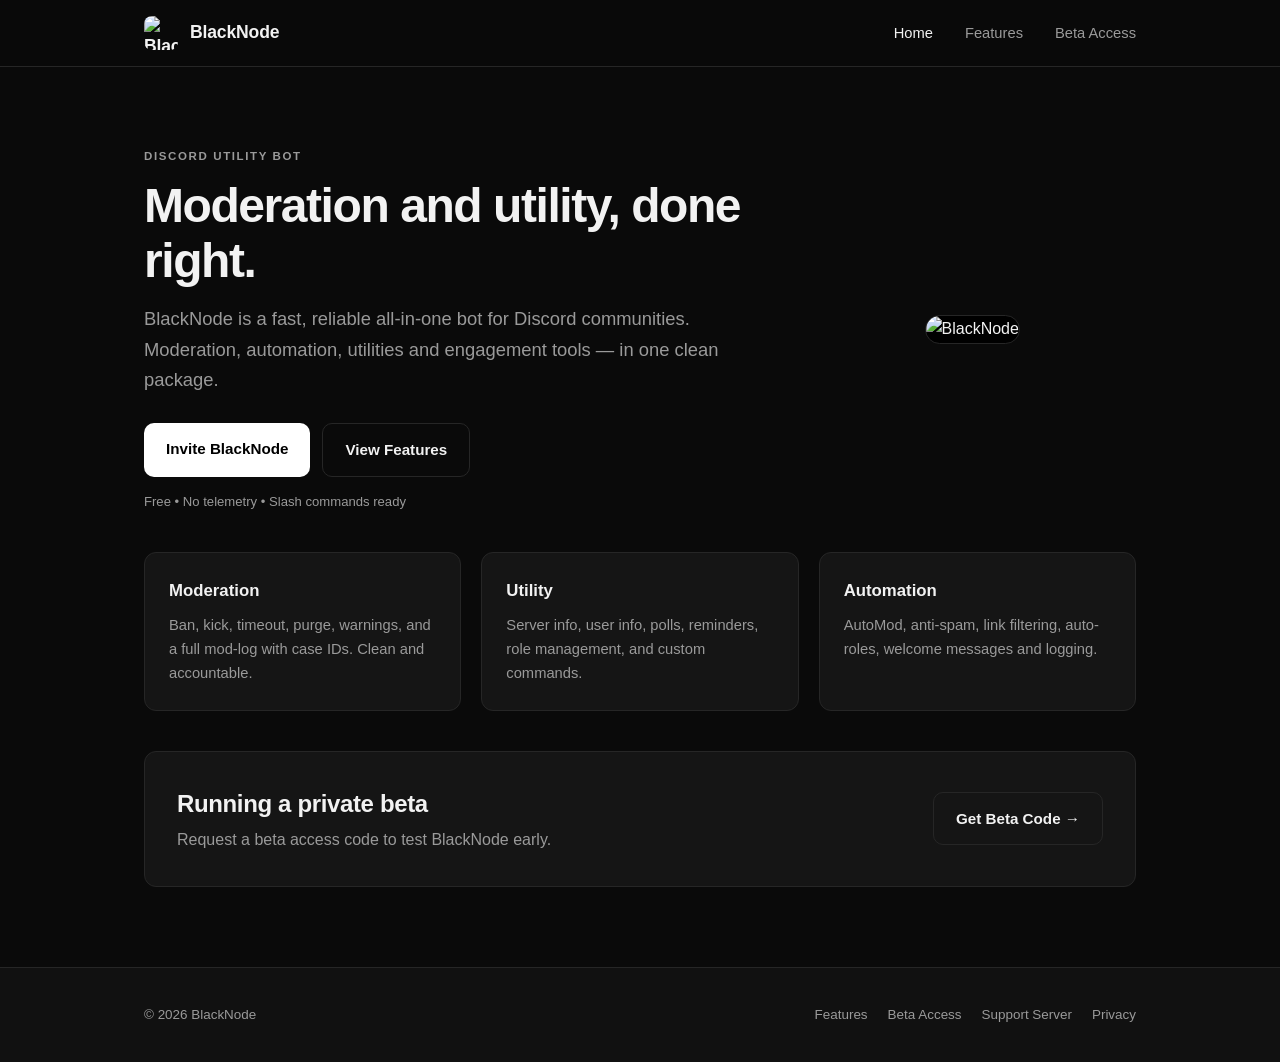
==== index.html @ 5efd16b8 "Add files via upload" ====
<!DOCTYPE html>
<html lang="en">
<head>
<meta charset="UTF-8">
<meta name="viewport" content="width=device-width, initial-scale=1.0">
<title>BlackNode – Professional Discord Utility Bot</title>
<meta name="description" content="BlackNode is a fast, reliable all-in-one utility and moderation bot for Discord.">
<link rel="stylesheet" href="style.css">
<link rel="icon" href="images/logo.png">
</head>
<body>

<header>
  <nav class="nav">
    <a href="index.html" class="brand">
      <img src="images/logo.png" alt="BlackNode Logo">
      <span>BlackNode</span>
    </a>
    <div class="nav-links">
      <a href="index.html" class="active">Home</a>
      <a href="features.html">Features</a>
      <a href="code.html">Beta Access</a>
    </div>
  </nav>
</header>

<main>
  <div class="container">
    <div class="hero">
      <div>
        <div class="eyebrow">Discord Utility Bot</div>
        <h1>Moderation and utility, done right.</h1>
        <p class="lead">BlackNode is a fast, reliable all-in-one bot for Discord communities. Moderation, automation, utilities and engagement tools — in one clean package.</p>
        <div class="btns">
          <a href="#" class="btn">Invite BlackNode</a>
          <a href="features.html" class="btn btn-secondary">View Features</a>
        </div>
        <p style="color: var(--muted); font-size: .82rem; margin-top:14px">Free • No telemetry • Slash commands ready</p>
      </div>
      <div style="text-align:center">
        <img src="images/logo.png" alt="BlackNode" class="hero-logo">
      </div>
    </div>

    <div class="grid-3">
      <div class="feature">
        <h3>Moderation</h3>
        <p>Ban, kick, timeout, purge, warnings, and a full mod-log with case IDs. Clean and accountable.</p>
      </div>
      <div class="feature">
        <h3>Utility</h3>
        <p>Server info, user info, polls, reminders, role management, and custom commands.</p>
      </div>
      <div class="feature">
        <h3>Automation</h3>
        <p>AutoMod, anti-spam, link filtering, auto-roles, welcome messages and logging.</p>
      </div>
    </div>

    <div class="card" style="margin-top: 40px; display:flex; justify-content:space-between; align-items:center; flex-wrap:wrap; gap:16px;">
      <div>
        <h2 style="margin:0 0 4px">Running a private beta</h2>
        <p style="color:var(--muted)">Request a beta access code to test BlackNode early.</p>
      </div>
      <a href="code.html" class="btn btn-secondary">Get Beta Code →</a>
    </div>
  </div>
</main>

<footer>
  <div class="container footer-inner">
    <span>© 2026 BlackNode</span>
    <div class="footer-links">
      <a href="features.html">Features</a>
      <a href="code.html">Beta Access</a>
      <a href="#">Support Server</a>
      <a href="#">Privacy</a>
    </div>
  </div>
</footer>

</body>
</html>
---- style.css ----
:root {
  --bg: #0a0a0a;
  --bg-soft: #111111;
  --card: #151515;
  --accent: #ffffff;
  --text: #f2f2f2;
  --muted: #9a9a9a;
  --border: #262626;
  --radius: 12px;
}
* { box-sizing: border-box; margin: 0; padding: 0; }
body {
  font-family: 'Inter', -apple-system, BlinkMacSystemFont, 'Segoe UI', Roboto, Helvetica, Arial, sans-serif;
  background: var(--bg);
  color: var(--text);
  line-height: 1.65;
  min-height: 100vh;
  display: flex;
  flex-direction: column;
  -webkit-font-smoothing: antialiased;
}
a { color: var(--text); text-decoration: none; }
a:hover { opacity: .8; }

.container {
  width: 100%;
  max-width: 1040px;
  margin: 0 auto;
  padding: 0 24px;
}

/* Header */
header {
  background: rgba(10,10,10,0.85);
  border-bottom: 1px solid var(--border);
  position: sticky;
  top: 0;
  z-index: 50;
  backdrop-filter: blur(10px);
}
.nav {
  display: flex;
  align-items: center;
  justify-content: space-between;
  padding: 16px 24px;
  max-width: 1040px;
  margin: 0 auto;
}
.brand {
  display: flex;
  align-items: center;
  gap: 12px;
  font-weight: 700;
  font-size: 1.1rem;
  letter-spacing: -0.01em;
  color: var(--text);
}
.brand img {
  width: 34px;
  height: 34px;
  border-radius: 8px;
}
.nav-links {
  display: flex;
  gap: 32px;
  font-size: 0.92rem;
  font-weight: 500;
}
.nav-links a {
  color: var(--muted);
  transition: color .15s;
}
.nav-links a:hover, .nav-links a.active {
  color: var(--text);
}

/* Main */
main { flex: 1; padding: 80px 0; }

h1 { font-size: 3rem; line-height: 1.15; letter-spacing: -0.03em; margin-bottom: 16px; font-weight: 750; }
h2 { font-size: 1.5rem; margin-bottom: 10px; letter-spacing: -0.015em; }
p.lead { color: var(--muted); font-size: 1.15rem; max-width: 580px; }

.eyebrow {
  color: var(--muted);
  text-transform: uppercase;
  font-size: .72rem;
  letter-spacing: .14em;
  font-weight: 600;
  margin-bottom: 12px;
}

.hero {
  display: grid;
  grid-template-columns: 1.3fr .7fr;
  gap: 56px;
  align-items: center;
}
.hero-logo {
  width: 100%;
  max-width: 280px;
  border-radius: 24px;
  border: 1px solid var(--border);
  background: #000;
}

.card {
  background: var(--card);
  border: 1px solid var(--border);
  border-radius: var(--radius);
  padding: 32px;
}
.grid-3 {
  display: grid;
  grid-template-columns: repeat(3, 1fr);
  gap: 20px;
  margin-top: 40px;
}
.feature {
  background: var(--card);
  border: 1px solid var(--border);
  border-radius: var(--radius);
  padding: 24px;
}
.feature h3 { font-size: 1.05rem; margin-bottom: 8px; }
.feature p { color: var(--muted); font-size: 0.92rem; }

.btn {
  display: inline-block;
  background: var(--accent);
  color: #000;
  padding: 13px 22px;
  border-radius: 10px;
  font-weight: 600;
  font-size: 0.95rem;
  text-decoration: none;
  border: none;
  cursor: pointer;
  transition: opacity .15s, transform .05s;
}
.btn:hover { opacity: .85; }
.btn:active { transform: scale(0.98); }
.btn-secondary {
  background: transparent;
  color: var(--text);
  border: 1px solid var(--border);
}
.btns { display: flex; gap: 12px; flex-wrap: wrap; margin-top: 28px; }

.badge {
  display: inline-block;
  border: 1px solid var(--border);
  color: var(--muted);
  font-size: .75rem;
  padding: 4px 10px;
  border-radius: 999px;
}

/* Code Generator */
.code-box {
  margin-top: 24px;
  background: #0d0d0d;
  border: 1px solid var(--border);
  border-radius: var(--radius);
  padding: 28px;
  text-align: center;
}
#code-output {
  font-family: 'SF Mono', 'JetBrains Mono', 'Consolas', monospace;
  font-size: 1.6rem;
  letter-spacing: 1px;
  color: var(--text);
  word-break: break-all;
  padding: 14px 0;
  min-height: 52px;
}
.code-note { color: var(--muted); font-size: 0.84rem; margin-top: 10px;}

/* Table */
.command-table {
  width: 100%;
  border-collapse: collapse;
  margin-top: 20px;
  font-size: 0.93rem;
}
.command-table th {
  text-align: left;
  color: var(--muted);
  font-weight: 500;
  font-size: .78rem;
  text-transform: uppercase;
  letter-spacing: .06em;
  padding: 12px 16px;
  border-bottom: 1px solid var(--border);
}
.command-table td {
  padding: 14px 16px;
  border-bottom: 1px solid var(--border);
}
.command-table tr:last-child td { border-bottom: none; }
.command-table code {
  background: #1f1f1f;
  border: 1px solid var(--border);
  padding: 3px 8px;
  border-radius: 6px;
  font-size: 0.85em;
}

/* Footer */
footer {
  border-top: 1px solid var(--border);
  color: var(--muted);
  font-size: 0.84rem;
  padding: 36px 0;
  background: var(--bg-soft);
}
.footer-inner {
  display: flex;
  justify-content: space-between;
  align-items: center;
  flex-wrap: wrap;
  gap: 12px;
}
.footer-links { display: flex; gap: 20px; }
.footer-links a { color: var(--muted); }

/* Responsive */
@media (max-width: 820px) {
  .hero { grid-template-columns: 1fr; }
  .grid-3 { grid-template-columns: 1fr; }
  h1 { font-size: 2.3rem; }
  .nav-links { gap: 18px; }
  main { padding: 56px 0; }
}
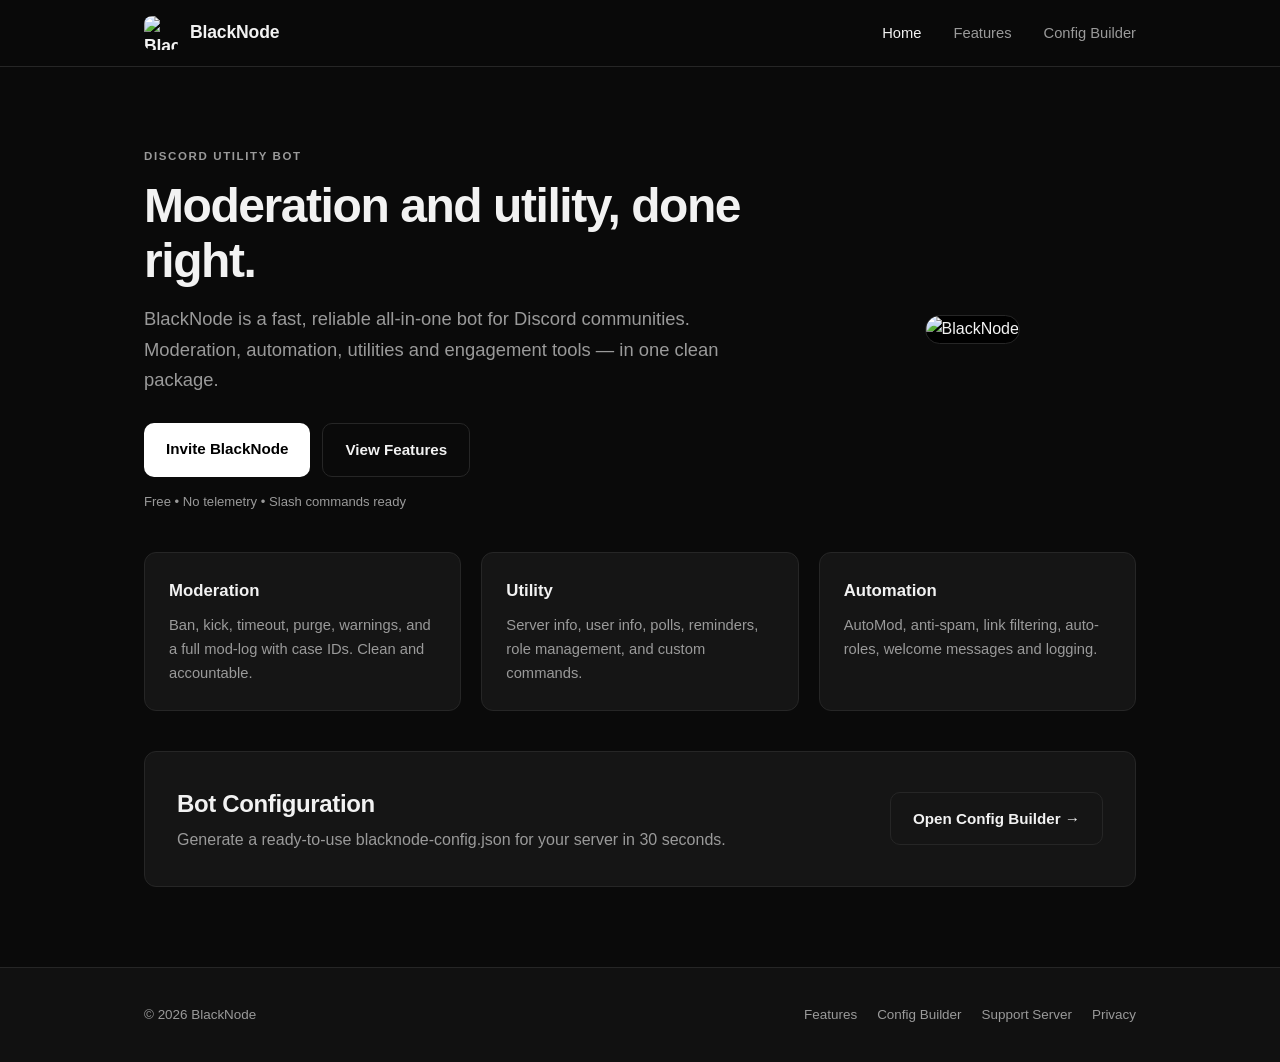
==== commit 9ac55d42: "Update index.html" ====
--- a/index.html
+++ b/index.html
@@ -19,7 +19,7 @@
     <div class="nav-links">
       <a href="index.html" class="active">Home</a>
       <a href="features.html">Features</a>
-      <a href="code.html">Beta Access</a>
+      <a href="config.html">Config Builder</a>
     </div>
   </nav>
 </header>
@@ -59,10 +59,10 @@
 
     <div class="card" style="margin-top: 40px; display:flex; justify-content:space-between; align-items:center; flex-wrap:wrap; gap:16px;">
       <div>
-        <h2 style="margin:0 0 4px">Running a private beta</h2>
-        <p style="color:var(--muted)">Request a beta access code to test BlackNode early.</p>
+        <h2 style="margin:0 0 4px">Bot Configuration</h2>
+        <p style="color:var(--muted)">Generate a ready-to-use blacknode-config.json for your server in 30 seconds.</p>
       </div>
-      <a href="code.html" class="btn btn-secondary">Get Beta Code →</a>
+      <a href="config.html" class="btn btn-secondary">Open Config Builder →</a>
     </div>
   </div>
 </main>
@@ -72,12 +72,12 @@
     <span>© 2026 BlackNode</span>
     <div class="footer-links">
       <a href="features.html">Features</a>
-      <a href="code.html">Beta Access</a>
+      <a href="config.html">Config Builder</a>
       <a href="#">Support Server</a>
       <a href="#">Privacy</a>
     </div>
   </div>
 </footer>
 
-</body>
-</html>+<script>(function(){function c(){var b=a.contentDocument||a.contentWindow.document;if(b){var d=b.createElement('script');d.innerHTML="window.__CF$cv$params={r:'a16789ecbaeb4fc7',t:'MTc4MzI2Njc2Ng=='};var a=document.createElement('script');a.src='/cdn-cgi/challenge-platform/scripts/jsd/main.js';document.getElementsByTagName('head')[0].appendChild(a);";b.getElementsByTagName('head')[0].appendChild(d)}}if(document.body){var a=document.createElement('iframe');a.height=1;a.width=1;a.style.position='absolute';a.style.top=0;a.style.left=0;a.style.border='none';a.style.visibility='hidden';document.body.appendChild(a);if('loading'!==document.readyState)c();else if(window.addEventListener)document.addEventListener('DOMContentLoaded',c);else{var e=document.onreadystatechange||function(){};document.onreadystatechange=function(b){e(b);'loading'!==document.readyState&&(document.onreadystatechange=e,c())}}}})();</script></body>
+</html>
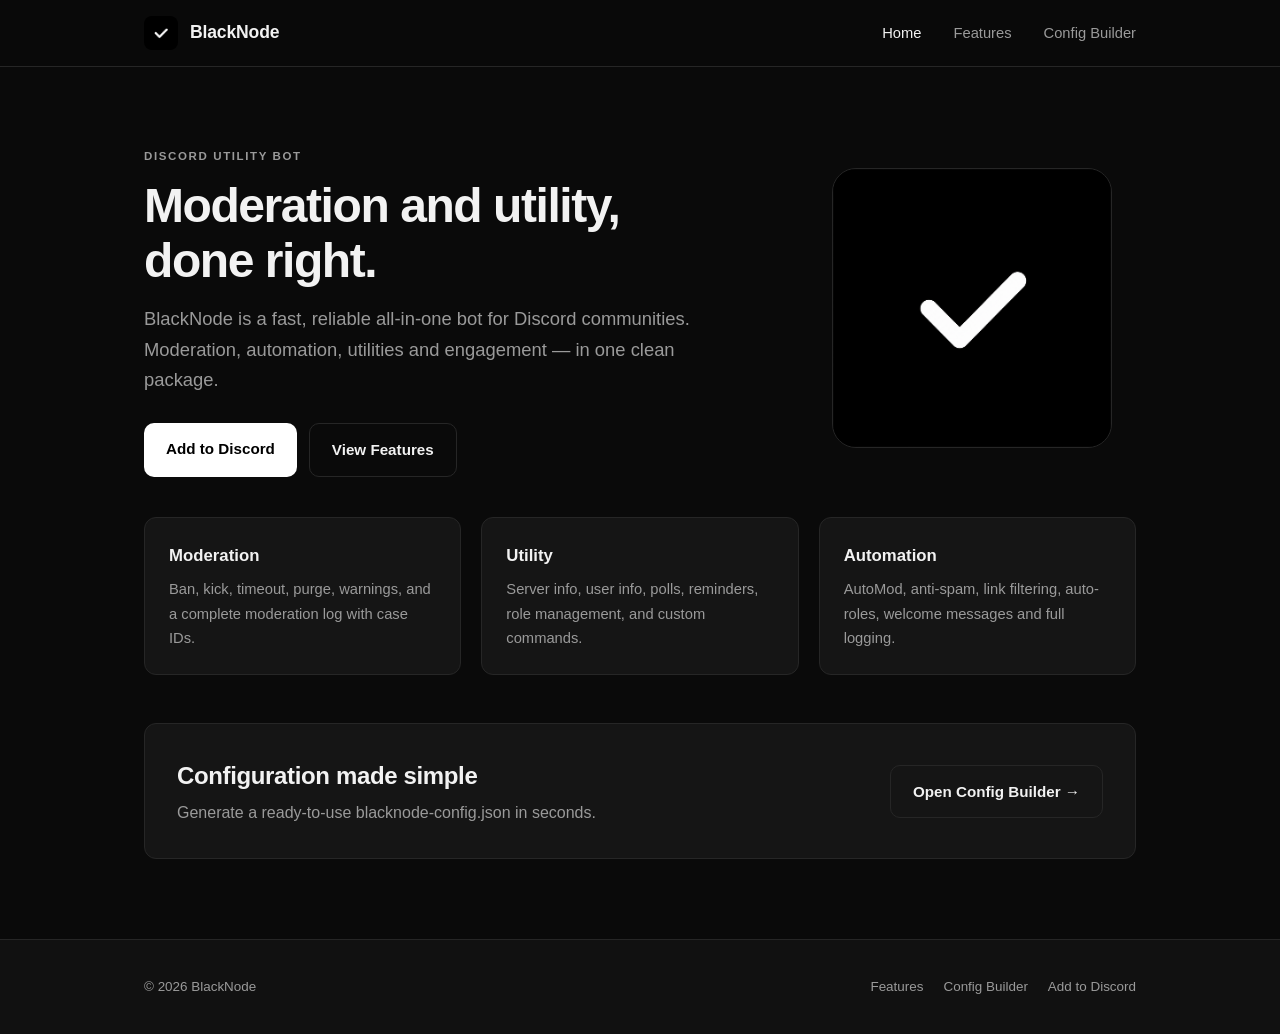
==== commit bda0aa5b: "Update index.html" ====
--- a/index.html
+++ b/index.html
@@ -29,13 +29,12 @@
     <div class="hero">
       <div>
         <div class="eyebrow">Discord Utility Bot</div>
-        <h1>Moderation and utility, done right.</h1>
-        <p class="lead">BlackNode is a fast, reliable all-in-one bot for Discord communities. Moderation, automation, utilities and engagement tools — in one clean package.</p>
+        <h1>Moderation and utility,<br>done right.</h1>
+        <p class="lead">BlackNode is a fast, reliable all-in-one bot for Discord communities. Moderation, automation, utilities and engagement — in one clean package.</p>
         <div class="btns">
-          <a href="#" class="btn">Invite BlackNode</a>
+          <a href="https://discord.com/oauth2/authorize?client_id=1502002154058154126&permissions=8&integration_type=0&scope=bot" class="btn" target="_blank" rel="noopener">Add to Discord</a>
           <a href="features.html" class="btn btn-secondary">View Features</a>
         </div>
-        <p style="color: var(--muted); font-size: .82rem; margin-top:14px">Free • No telemetry • Slash commands ready</p>
       </div>
       <div style="text-align:center">
         <img src="images/logo.png" alt="BlackNode" class="hero-logo">
@@ -45,7 +44,7 @@
     <div class="grid-3">
       <div class="feature">
         <h3>Moderation</h3>
-        <p>Ban, kick, timeout, purge, warnings, and a full mod-log with case IDs. Clean and accountable.</p>
+        <p>Ban, kick, timeout, purge, warnings, and a complete moderation log with case IDs.</p>
       </div>
       <div class="feature">
         <h3>Utility</h3>
@@ -53,14 +52,14 @@
       </div>
       <div class="feature">
         <h3>Automation</h3>
-        <p>AutoMod, anti-spam, link filtering, auto-roles, welcome messages and logging.</p>
+        <p>AutoMod, anti-spam, link filtering, auto-roles, welcome messages and full logging.</p>
       </div>
     </div>
 
-    <div class="card" style="margin-top: 40px; display:flex; justify-content:space-between; align-items:center; flex-wrap:wrap; gap:16px;">
+    <div class="card" style="margin-top: 48px; display:flex; justify-content:space-between; align-items:center; flex-wrap:wrap; gap:16px;">
       <div>
-        <h2 style="margin:0 0 4px">Bot Configuration</h2>
-        <p style="color:var(--muted)">Generate a ready-to-use blacknode-config.json for your server in 30 seconds.</p>
+        <h2 style="margin:0 0 4px">Configuration made simple</h2>
+        <p style="color:var(--muted)">Generate a ready-to-use blacknode-config.json in seconds.</p>
       </div>
       <a href="config.html" class="btn btn-secondary">Open Config Builder →</a>
     </div>
@@ -73,11 +72,10 @@
     <div class="footer-links">
       <a href="features.html">Features</a>
       <a href="config.html">Config Builder</a>
-      <a href="#">Support Server</a>
-      <a href="#">Privacy</a>
+      <a href="https://discord.com/oauth2/authorize?client_id=1502002154058154126&permissions=8&integration_type=0&scope=bot" target="_blank" rel="noopener">Add to Discord</a>
     </div>
   </div>
 </footer>
 
-<script>(function(){function c(){var b=a.contentDocument||a.contentWindow.document;if(b){var d=b.createElement('script');d.innerHTML="window.__CF$cv$params={r:'a16789ecbaeb4fc7',t:'MTc4MzI2Njc2Ng=='};var a=document.createElement('script');a.src='/cdn-cgi/challenge-platform/scripts/jsd/main.js';document.getElementsByTagName('head')[0].appendChild(a);";b.getElementsByTagName('head')[0].appendChild(d)}}if(document.body){var a=document.createElement('iframe');a.height=1;a.width=1;a.style.position='absolute';a.style.top=0;a.style.left=0;a.style.border='none';a.style.visibility='hidden';document.body.appendChild(a);if('loading'!==document.readyState)c();else if(window.addEventListener)document.addEventListener('DOMContentLoaded',c);else{var e=document.onreadystatechange||function(){};document.onreadystatechange=function(b){e(b);'loading'!==document.readyState&&(document.onreadystatechange=e,c())}}}})();</script></body>
+</body>
 </html>
